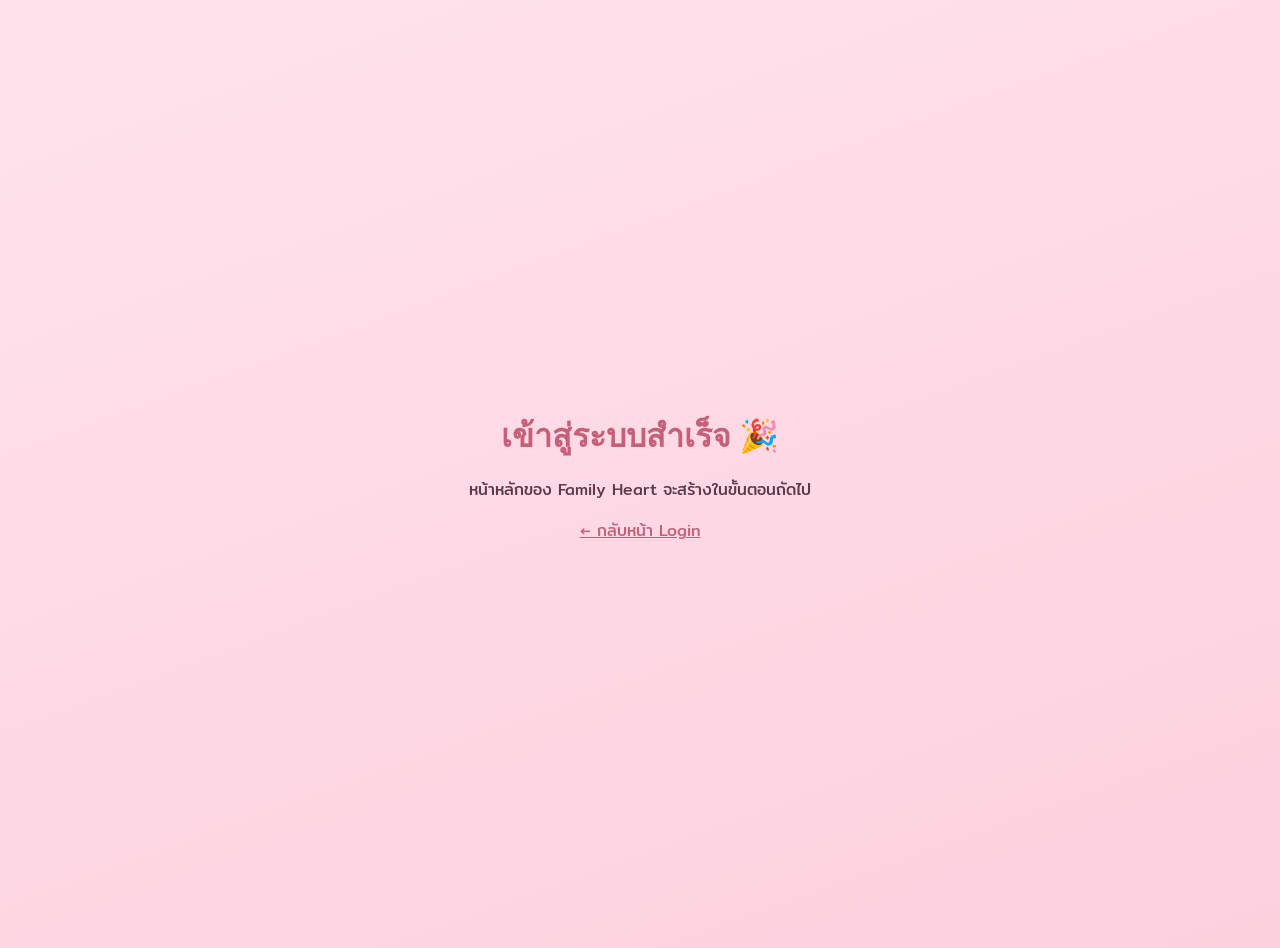
==== home.html @ 52b08dc4 "Family Heart login: pink UI + mock auth (no secrets), Netlify ready POINT1 login complete: brand top" ====
<!DOCTYPE html>
<html lang="th">
<head>
<meta charset="UTF-8">
<meta name="viewport" content="width=device-width, initial-scale=1.0">
<title>Family Heart — หน้าหลัก</title>
<link href="https://fonts.googleapis.com/css2?family=Fredoka:wght@600;700&family=Mitr:wght@300;400&display=swap" rel="stylesheet">
<style>
  body{
    min-height:100vh; margin:0;
    display:flex; align-items:center; justify-content:center;
    background: linear-gradient(160deg, #FFE3EC, #FDD0DE);
    font-family:'Mitr', sans-serif; color:#5B3A4B; text-align:center; padding:24px;
  }
  h1{ font-family:'Fredoka', sans-serif; color:#C6607A; margin-bottom:8px; }
  a{ color:#C6607A; }
</style>
</head>
<body>
  <div>
    <h1>เข้าสู่ระบบสำเร็จ 🎉</h1>
    <p>หน้าหลักของ Family Heart จะสร้างในขั้นตอนถัดไป</p>
    <p><a href="index.html">← กลับหน้า Login</a></p>
  </div>
</body>
</html>
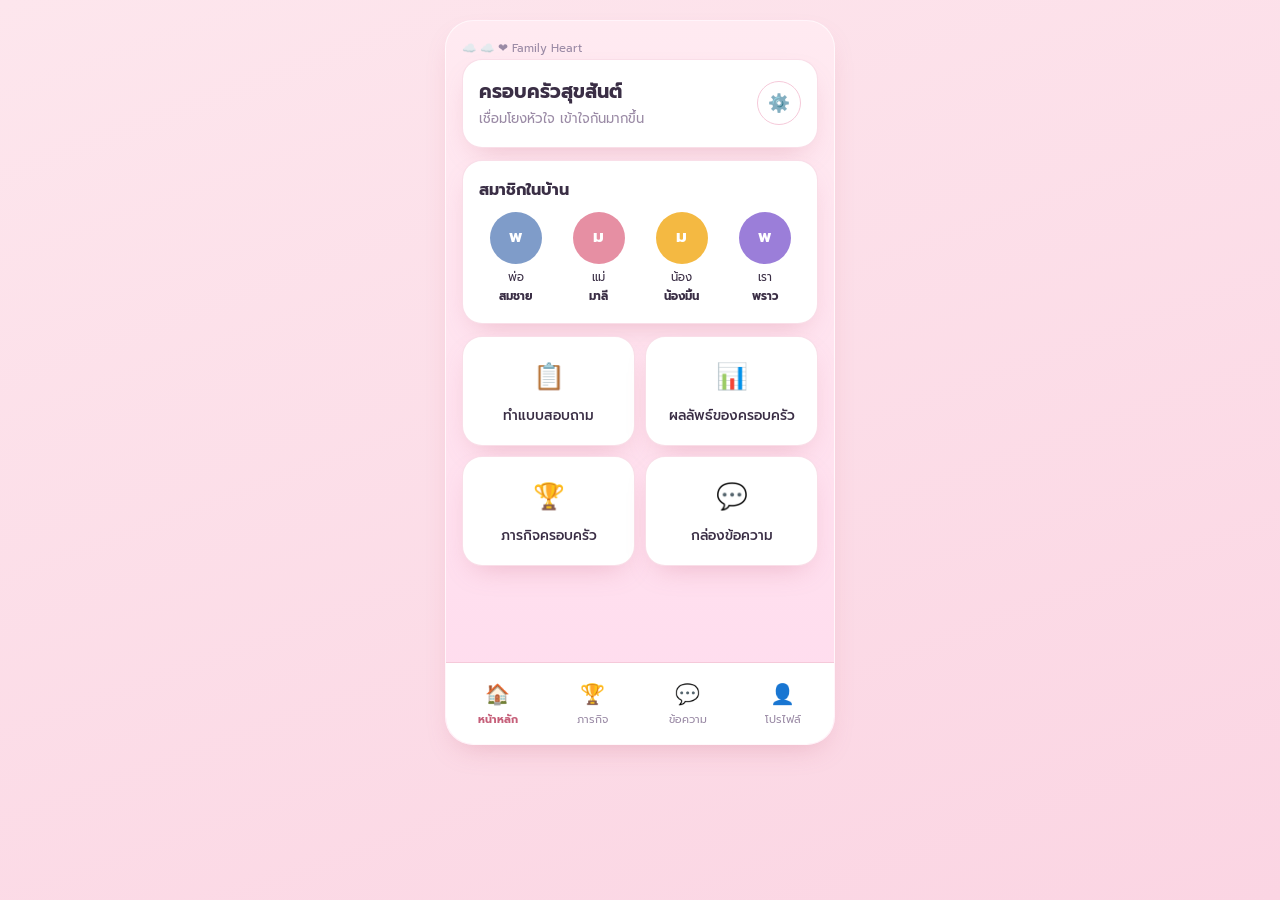
==== commit 73805d63: "feat: Family Heart full app — 8 screens, mock DB, radar/trend SVG, chat, missions" ====
--- a/home.html
+++ b/home.html
@@ -3,24 +3,119 @@
 <head>
 <meta charset="UTF-8">
 <meta name="viewport" content="width=device-width, initial-scale=1.0">
-<title>Family Heart — หน้าหลัก</title>
-<link href="https://fonts.googleapis.com/css2?family=Fredoka:wght@600;700&family=Mitr:wght@300;400&display=swap" rel="stylesheet">
-<style>
-  body{
-    min-height:100vh; margin:0;
-    display:flex; align-items:center; justify-content:center;
-    background: linear-gradient(160deg, #FFE3EC, #FDD0DE);
-    font-family:'Mitr', sans-serif; color:#5B3A4B; text-align:center; padding:24px;
-  }
-  h1{ font-family:'Fredoka', sans-serif; color:#C6607A; margin-bottom:8px; }
-  a{ color:#C6607A; }
-</style>
+<title>Family Heart — แอปครอบครัว</title>
+<link rel="stylesheet" href="styles.css">
 </head>
 <body>
-  <div>
-    <h1>เข้าสู่ระบบสำเร็จ 🎉</h1>
-    <p>หน้าหลักของ Family Heart จะสร้างในขั้นตอนถัดไป</p>
-    <p><a href="index.html">← กลับหน้า Login</a></p>
-  </div>
+<div class="phone">
+
+  <!-- Screen 2: Home -->
+  <section class="view" id="view-home">
+    <div class="deco">☁️ ☁️ ❤ Family Heart</div>
+    <div class="card">
+      <div class="row" style="justify-content:space-between">
+        <div><h1 id="famName" style="font-size:1.2rem">ครอบครัวสุขสันต์</h1><div class="muted">เชื่อมโยงหัวใจ เข้าใจกันมากขึ้น</div></div>
+        <button class="back" onclick="go('profile')" aria-label="ตั้งค่า">⚙️</button>
+      </div>
+    </div>
+    <div class="card"><h2>สมาชิกในบ้าน</h2><div class="row" id="famRow" style="justify-content:space-around"></div>
+      <div id="memberCard" class="card" style="display:none;background:#FFF5F8;margin:12px 0 0"></div></div>
+    <div class="grid2">
+      <div class="tile" onclick="startQuiz('uDad')" role="button" tabindex="0"><span class="ic">📋</span>ทำแบบสอบถาม</div>
+      <div class="tile" onclick="renderHistory();go('history')" role="button" tabindex="0"><span class="ic">📊</span>ผลลัพธ์ของครอบครัว</div>
+      <div class="tile" onclick="go('missions')" role="button" tabindex="0"><span class="ic">🏆</span>ภารกิจครอบครัว</div>
+      <div class="tile" onclick="go('chat')" role="button" tabindex="0"><span class="ic">💬</span>กล่องข้อความ</div>
+    </div>
+  </section>
+
+  <!-- Screen 3: Questionnaire -->
+  <section class="view" id="view-quiz">
+    <header class="appbar"><button class="back" onclick="go('home')" aria-label="ย้อนกลับ">←</button>
+      <div style="flex:1"><b>แบบสอบถามความรู้สึก</b><div class="muted" id="quizCount">1/10</div></div></header>
+    <div class="progress"><div id="quizBar" style="width:10%"></div></div>
+    <div class="card"><div class="row" id="quizWho"></div></div>
+    <div class="card"><p><b>คุณรู้สึกอย่างไรกับสมาชิกคนนี้</b></p><p class="muted" id="quizQ"></p>
+      <label class="muted" for="aLike">สิ่งที่คุณชื่นชม</label><input type="text" id="aLike" placeholder="เช่น พ่อขยันและเสียสละ">
+      <label class="muted" for="aFix">สิ่งที่อยากให้ปรับปรุง</label><input type="text" id="aFix" placeholder="เช่น อยากให้คุยกันมากขึ้น">
+      <label class="muted" for="aLove">วิธีแสดงความรักที่คุณต้องการ</label>
+      <select id="aLove"><option>กอด</option><option>คำพูดให้กำลังใจ</option><option>ใช้เวลาร่วมกัน</option><option>ของขวัญ</option><option>การช่วยเหลือ</option></select>
+      <div style="height:10px"></div>
+      <button class="btn btn-primary" id="qNext" onclick="quizNext()">ถัดไป →</button></div>
+  </section>
+
+  <!-- Screen 4: Results -->
+  <section class="view" id="view-result">
+    <header class="appbar"><button class="back" onclick="renderHistory();go('history')" aria-label="ย้อนกลับ">←</button><h1>สรุปผลความสัมพันธ์</h1></header>
+    <div class="card" id="resWho"></div>
+    <div class="card"><h2>แผนภูมิความสัมพันธ์ ❤</h2><div id="radar"></div></div>
+    <div class="card"><h3>⭐ จุดเด่นของครอบครัว</h3><ul class="clean" id="resStrong"></ul></div>
+    <div class="card"><h3>♡ จุดที่ควรพัฒนา</h3><ul class="clean warn" id="resGrowth"></ul></div>
+    <button class="btn btn-primary" onclick="renderHistory();go('history')">ดูรายละเอียดเพิ่มเติม</button>
+    <div style="height:8px"></div>
+    <button class="btn btn-ghost" onclick="renderHistory();go('history')">ดูคำแนะนำจากผู้เชี่ยวชาญ</button>
+  </section>
+
+  <!-- Screen 5: Aggregated history -->
+  <section class="view" id="view-history">
+    <header class="appbar"><button class="back" onclick="go('home')" aria-label="ย้อนกลับ">←</button><h1>ผลลัพธ์ทั้งหมดของครอบครัว</h1></header>
+    <div class="card"><h2>แนวโน้มคะแนนรวม 📈</h2><div id="trend"></div>
+      <div class="muted">คะแนนเฉลี่ยพุ่งจาก 66 → 86 ภายใน 5 เดือน</div></div>
+    <h3 style="margin:6px 0">ประวัติรายคู่</h3><div id="histList"></div>
+    <div class="card"><h2>คำแนะนำจากผู้เชี่ยวชาญ ☁️</h2><div id="advCard"></div>
+      <div style="height:10px"></div>
+      <button class="btn btn-primary" onclick="state.chatTab='advisor';renderThreads();openThread('tAdv');go('chat')">ขอคำปรึกษาเพิ่มเติม</button></div>
+  </section>
+
+  <!-- Screen 6: Missions -->
+  <section class="view" id="view-missions">
+    <div class="deco">🏆 ☁️ ภารกิจสำหรับครอบครัว</div>
+    <h1 style="font-size:1.25rem;margin:6px 0">ภารกิจสำหรับครอบครัว</h1>
+    <div class="card"><div class="row"><div id="ringBox"></div>
+      <div><h2>ภารกิจวันนี้</h2><div class="muted">ทำทีละนิด หัวใจใกล้กันทีละหน่อย</div></div></div>
+      <div id="dailyList"></div></div>
+    <div class="card"><h2>ภารกิจเสริมสร้างความสัมพันธ์</h2><div id="bonusList"></div></div>
+    <button class="btn btn-ghost" onclick="state.chatTab='advisor';renderThreads();openThread('tAdv');go('chat')">ขอคำปรึกษาเพิ่มเติม</button>
+  </section>
+
+  <!-- Screen 7: Chat -->
+  <section class="view" id="view-chat">
+    <h1 style="font-size:1.25rem;margin-bottom:8px">กล่องข้อความ 💬</h1>
+    <div id="threadPane">
+      <div class="pill-tabs" id="chatTabs">
+        <button data-tab="family" class="on" onclick="setChatTab('family')">ครอบครัว</button>
+        <button data-tab="advisor" onclick="setChatTab('advisor')">ผู้เชี่ยวชาญ</button>
+      </div>
+      <div id="threadList"></div>
+    </div>
+    <div id="convPane" style="display:none">
+      <div class="card"><div class="row" id="convHead"></div></div>
+      <div id="convMsgs" style="min-height:300px;max-height:380px;overflow-y:auto"></div>
+      <div class="chatbox"><input type="text" id="chatInput" placeholder="พิมพ์ข้อความ..." aria-label="พิมพ์ข้อความ">
+        <button class="send" onclick="sendMsg()" aria-label="ส่งข้อความ">➤</button></div>
+    </div>
+  </section>
+
+  <!-- Screen 8: Profile -->
+  <section class="view" id="view-profile">
+    <div class="card"><div class="row" id="profHead"></div></div>
+    <div class="card"><h2>สมาชิกในครอบครัว</h2><div id="famList"></div></div>
+    <div class="card"><h2>การตั้งค่า</h2>
+      <div class="row" style="justify-content:space-between;padding:6px 0"><span>🔔 การแจ้งเตือน</span><label class="switch"><input type="checkbox" checked><span class="knob"></span></label></div>
+      <div class="row" style="justify-content:space-between;padding:6px 0"><span>🔒 ความเป็นส่วนตัว</span><label class="switch"><input type="checkbox" checked><span class="knob"></span></label></div>
+      <label class="muted" for="loveSel">ภาษารักของฉัน</label>
+      <select id="loveSel"><option>กอด</option><option>คำพูดให้กำลังใจ</option><option>ใช้เวลาร่วมกัน</option><option>ของขวัญ</option><option selected>การช่วยเหลือ</option></select></div>
+    <div id="stats"></div>
+    <button class="btn btn-ghost" onclick="logout()">ออกจากระบบ</button>
+  </section>
+
+  <nav class="bottom" id="bottomnav">
+    <button data-nav="home" onclick="go('home')"><span class="ic">🏠</span>หน้าหลัก</button>
+    <button data-nav="missions" onclick="go('missions')"><span class="ic">🏆</span>ภารกิจ</button>
+    <button data-nav="chat" onclick="go('chat')"><span class="ic">💬</span>ข้อความ</button>
+    <button data-nav="profile" onclick="go('profile')"><span class="ic">👤</span>โปรไฟล์</button>
+  </nav>
+</div>
+<script src="family-data.js"></script>
+<script src="family-app.js"></script>
 </body>
 </html>
--- a/styles.css
+++ b/styles.css
@@ -0,0 +1,104 @@
+/* Family Heart — shared design system (mobile-first, 390px frame) */
+@import url('https://fonts.googleapis.com/css2?family=Kanit:wght@300;400;500;600;700&family=Prompt:wght@300;400;500;600;700&display=swap');
+:root{
+  --bg1:#FDE6ED; --bg2:#FBD5E3;
+  --card:#FFFFFF; --primary1:#F4A6C1; --primary2:#EF7FA8;
+  --ink:#3A2E45; --muted:#9A8AA5; --line:#F5C9D9;
+  --good:#3E8E6E; --warn:#E8933C; --radius:20px;
+  --shadow:0 12px 28px -12px rgba(198,96,122,.35);
+}
+*{box-sizing:border-box;margin:0;padding:0}
+body{
+  min-height:100vh;display:flex;justify-content:center;align-items:flex-start;
+  background:linear-gradient(160deg,var(--bg1),var(--bg2));
+  font-family:'Prompt','Kanit',sans-serif;color:var(--ink);
+  padding:20px 12px 40px;line-height:1.7;
+}
+.phone{width:100%;max-width:390px;background:linear-gradient(180deg,#FFEAF1,#FFDCEE);
+  border-radius:28px;box-shadow:var(--shadow);overflow:hidden;position:relative;
+  border:1px solid rgba(255,255,255,.7);min-height:720px;display:flex;flex-direction:column}
+.deco{display:flex;align-items:center;gap:6px;font-size:.72rem;color:var(--muted)}
+.view{display:none;padding:18px 16px 96px;animation:fade .22s ease}
+.view.active{display:block}
+@keyframes fade{from{opacity:0;transform:translateY(6px)}to{opacity:1;transform:none}}
+header.appbar{display:flex;align-items:center;gap:10px;margin-bottom:12px}
+header.appbar h1{font-size:1.25rem;font-weight:700}
+.back{width:40px;height:40px;border-radius:50%;border:1.5px solid var(--line);background:#fff;
+  font-size:1.1rem;cursor:pointer;color:var(--ink);min-width:44px;min-height:44px}
+.card{background:var(--card);border-radius:var(--radius);box-shadow:var(--shadow);
+  padding:16px;margin-bottom:12px;border:1px solid rgba(245,201,217,.6)}
+.card h2{font-size:1rem;margin-bottom:8px}
+.card h3{font-size:.92rem;margin-bottom:6px}
+.muted{color:var(--muted);font-size:.82rem}
+.row{display:flex;align-items:center;gap:10px}
+.grid2{display:grid;grid-template-columns:1fr 1fr;gap:10px}
+.btn{display:block;width:100%;padding:14px;border-radius:999px;border:none;cursor:pointer;
+  font-family:inherit;font-weight:600;font-size:.95rem;min-height:48px}
+.btn-primary{background:linear-gradient(135deg,var(--primary1),var(--primary2));color:#fff;
+  box-shadow:0 10px 20px -8px rgba(239,127,168,.7)}
+.btn-primary:active{transform:translateY(1px)}
+.btn-ghost{background:#fff;border:1.5px solid var(--primary2);color:#C6607A}
+.btn[disabled]{opacity:.55;cursor:default}
+.avatar{width:52px;height:52px;border-radius:50%;display:flex;align-items:center;justify-content:center;
+  font-weight:700;color:#fff;flex-shrink:0;font-size:1.05rem}
+.avatar.sm{width:40px;height:40px;font-size:.85rem}
+.avatar.lg{width:72px;height:72px;font-size:1.5rem}
+.tile{background:#fff;border-radius:var(--radius);padding:16px 12px;text-align:center;cursor:pointer;
+  border:1px solid rgba(245,201,217,.6);box-shadow:var(--shadow);min-height:110px;
+  display:flex;flex-direction:column;align-items:center;justify-content:center;gap:6px;
+  font-size:.85rem;font-weight:500}
+.tile:active{transform:scale(.98)}
+.tile .ic{font-size:1.6rem}
+.tile:hover{border-color:var(--primary2)}
+input[type=text],select,textarea{width:100%;padding:13px 16px;border-radius:16px;
+  border:1.5px solid var(--line);background:#FFF5F8;font-family:inherit;font-size:.9rem;color:var(--ink)}
+input:focus,select:focus,textarea:focus,button:focus-visible{outline:2.5px solid #C6607A;outline-offset:2px}
+.progress{height:10px;background:#F6D3E0;border-radius:999px;overflow:hidden;margin:8px 0}
+.progress>div{height:100%;background:linear-gradient(90deg,var(--primary1),var(--primary2));border-radius:999px;transition:width .25s}
+.badge{display:inline-block;background:#FCE3EC;color:#C6607A;border-radius:999px;
+  padding:3px 12px;font-size:.75rem;font-weight:600}
+.badge.good{background:#DFF3E8;color:var(--good)}
+.pill-tabs{display:flex;background:#F9DCE7;border-radius:999px;padding:4px;margin-bottom:12px}
+.pill-tabs button{flex:1;border:none;background:none;padding:10px;border-radius:999px;
+  font-family:inherit;font-weight:600;color:var(--muted);cursor:pointer;font-size:.88rem;min-height:44px}
+.pill-tabs button.on{background:#fff;color:var(--ink);box-shadow:var(--shadow)}
+.thread{display:flex;gap:10px;padding:12px;background:#fff;border-radius:18px;margin-bottom:8px;
+  cursor:pointer;border:1px solid rgba(245,201,217,.6);align-items:center}
+.thread:hover{border-color:var(--primary2)}
+.unread{background:#EF7FA8;color:#fff;border-radius:999px;font-size:.7rem;
+  min-width:22px;height:22px;display:inline-flex;align-items:center;justify-content:center;font-weight:700}
+.bubble{max-width:78%;padding:10px 14px;border-radius:18px;font-size:.88rem;margin-bottom:8px}
+.bubble.them{background:#fff;border:1px solid var(--line);border-top-left-radius:6px}
+.bubble.me{background:linear-gradient(135deg,var(--primary1),var(--primary2));color:#fff;
+  margin-left:auto;border-top-right-radius:6px}
+.chatbox{display:flex;gap:8px;padding:10px;background:#fff;border-top:1px solid var(--line);
+  position:sticky;bottom:0}
+.chatbox input{flex:1}
+.send{width:48px;height:48px;border-radius:50%;border:none;cursor:pointer;flex-shrink:0;
+  background:linear-gradient(135deg,var(--primary1),var(--primary2));color:#fff;font-size:1.2rem}
+.mission{display:flex;gap:10px;align-items:center;background:#fff;border-radius:16px;
+  padding:12px;margin-bottom:8px;border:1px solid rgba(245,201,217,.6)}
+.mission.done{opacity:.65}.mission.done .t{text-decoration:line-through}
+.mission input[type=checkbox]{width:24px;height:24px;accent-color:#EF7FA8;flex-shrink:0}
+.ring{width:64px;height:64px;flex-shrink:0}
+nav.bottom{position:sticky;bottom:0;display:flex;background:#fff;border-top:1px solid var(--line);
+  padding:8px 4px calc(8px + env(safe-area-inset-bottom));margin-top:auto;z-index:5}
+nav.bottom button{flex:1;border:none;background:none;font-family:inherit;font-size:.68rem;
+  color:var(--muted);cursor:pointer;padding:8px 2px;min-height:52px;display:flex;flex-direction:column;
+  align-items:center;gap:2px}
+nav.bottom button.on{color:#C6607A;font-weight:700}
+nav.bottom .ic{font-size:1.25rem}
+.list-row{display:flex;align-items:center;gap:10px;background:#fff;border-radius:16px;
+  padding:12px;margin-bottom:8px;border:1px solid rgba(245,201,217,.6);cursor:pointer}
+.switch{position:relative;width:48px;height:28px;flex-shrink:0}
+.switch input{opacity:0;width:100%;height:100%;position:absolute;cursor:pointer;margin:0}
+.knob{position:absolute;inset:0;background:#E9D5DE;border-radius:999px;transition:.2s;pointer-events:none}
+.knob::after{content:"";position:absolute;top:3px;left:3px;width:22px;height:22px;border-radius:50%;background:#fff;transition:.2s;box-shadow:0 2px 6px rgba(0,0,0,.2)}
+.switch input:checked+.knob{background:var(--primary2)}
+.switch input:checked+.knob::after{left:23px}
+.switch input:focus-visible+.knob{outline:2.5px solid #C6607A;outline-offset:2px}
+ul.clean{list-style:none}ul.clean li{padding:6px 0 6px 28px;position:relative;font-size:.88rem}
+ul.clean li::before{content:"★";position:absolute;left:4px;color:#F4B942}
+ul.clean.warn li::before{content:"♡";color:#EF7FA8}
+svg.chart{width:100%;height:auto;display:block}
+@media (prefers-reduced-motion:reduce){*{animation:none!important;transition:none!important}}
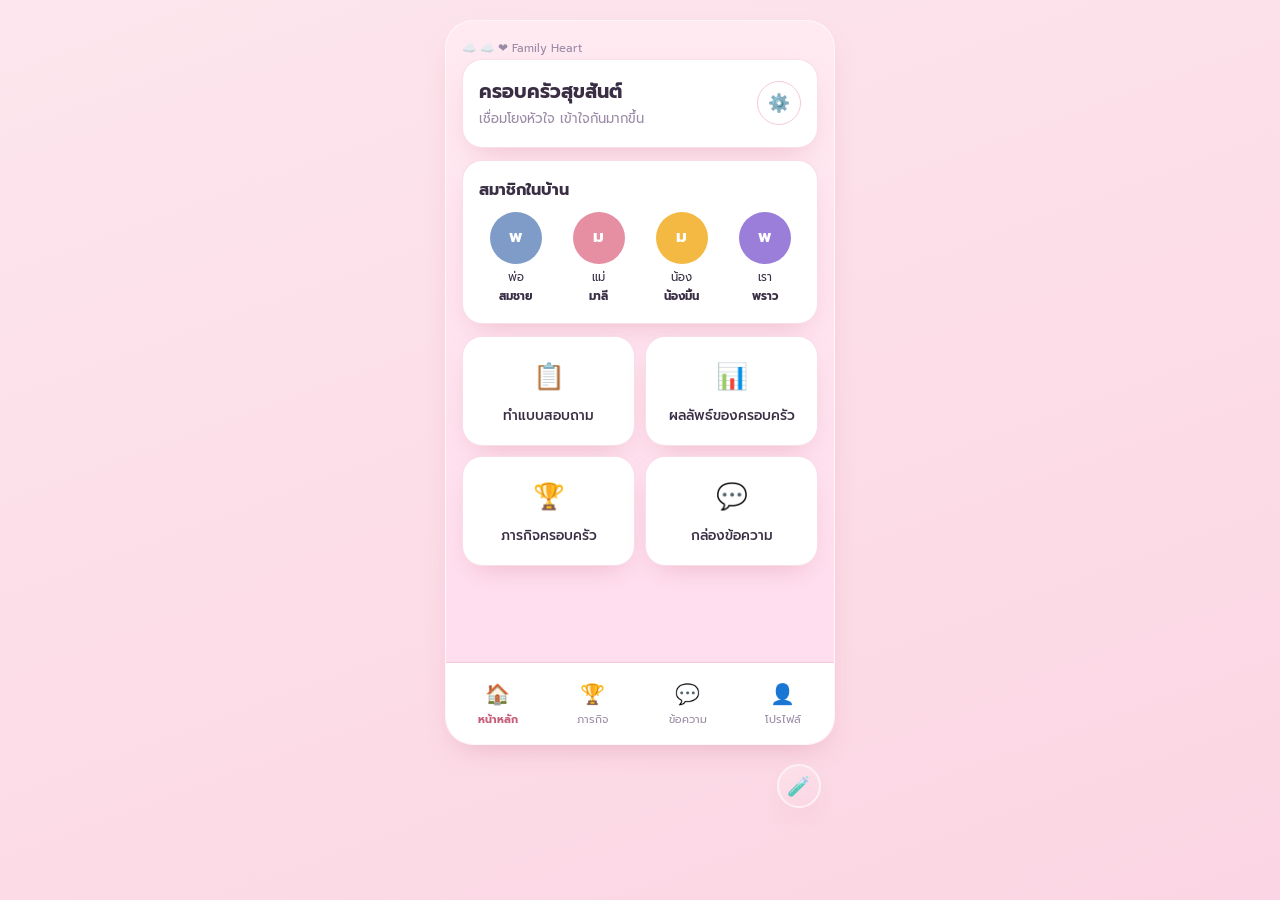
==== commit f9b4f978: "refactor: move dev-only tools to floating button + popup outside main screens" ====
--- a/home.html
+++ b/home.html
@@ -68,6 +68,7 @@
 
   <!-- Screen 6: Missions -->
   <section class="view" id="view-missions">
+    <div class="egg-float"><button class="egg-btn" id="eggBtn" onclick="openEggModal()" aria-label="สถานะไข่สตรีค"></button></div>
     <div class="deco">🏆 ☁️ ภารกิจสำหรับครอบครัว</div>
     <h1 style="font-size:1.25rem;margin:6px 0">ภารกิจสำหรับครอบครัว</h1>
     <div class="card"><div class="row"><div id="ringBox"></div>
@@ -108,6 +109,31 @@
     <button class="btn btn-ghost" onclick="logout()">ออกจากระบบ</button>
   </section>
 
+  <!-- Streak egg modal + hatch celebration -->
+  <div class="modal-veil" id="eggModal" role="dialog" aria-modal="true" aria-labelledby="eggModalTitle">
+    <div class="modal-card">
+      <button class="modal-x" onclick="closeEggModal()" aria-label="ปิด">✕</button>
+      <div id="eggModalBody"></div>
+    </div>
+  </div>
+  <div class="hatch-veil" id="hatchVeil"><div class="hatch-stage" id="hatchStage"></div></div>
+
+  <!-- Dev-only: floating button + popup (outside main screens) -->
+  <button class="dev-fab" onclick="openDevModal()" aria-label="เครื่องมือนักพัฒนา">🧪</button>
+  <div class="modal-veil" id="devModal" role="dialog" aria-modal="true" aria-labelledby="devModalTitle">
+    <div class="modal-card" style="text-align:left">
+      <button class="modal-x" onclick="closeDevModal()" aria-label="ปิด">✕</button>
+      <h2 id="devModalTitle" style="text-align:center">🧪 Dev only — จำลองวัน</h2>
+      <p class="muted" style="text-align:center">ดูไข่แตก→มังกรโดยไม่ต้องรอวันจริง (สตรีคตอนนี้: <b id="devStreak">0</b> วัน)</p>
+      <div style="height:10px"></div>
+      <button class="btn btn-ghost" onclick="devAddDay()">+1 วัน (ทำภารกิจ)</button>
+      <div style="height:8px"></div>
+      <button class="btn btn-ghost" onclick="devSkipDay()">ข้ามวัน (ไม่ทำภารกิจ)</button>
+      <div style="height:8px"></div>
+      <button class="btn btn-ghost" onclick="devResetStreak()">รีเซ็ตสตรีค</button>
+    </div>
+  </div>
+
   <nav class="bottom" id="bottomnav">
     <button data-nav="home" onclick="go('home')"><span class="ic">🏠</span>หน้าหลัก</button>
     <button data-nav="missions" onclick="go('missions')"><span class="ic">🏆</span>ภารกิจ</button>
--- a/styles.css
+++ b/styles.css
@@ -102,3 +102,48 @@
 ul.clean.warn li::before{content:"♡";color:#EF7FA8}
 svg.chart{width:100%;height:auto;display:block}
 @media (prefers-reduced-motion:reduce){*{animation:none!important;transition:none!important}}
+
+/* Mission Streak Egg */
+.egg-float{position:sticky;top:10px;z-index:6;display:flex;justify-content:flex-end;margin-bottom:-52px;pointer-events:none}
+.egg-btn{pointer-events:auto;position:relative;width:52px;height:52px;border-radius:50%;border:2px solid #fff;
+  background:linear-gradient(160deg,#FDE6ED,#FBD5E3);box-shadow:var(--shadow);cursor:pointer;font-size:1.7rem;
+  display:flex;align-items:center;justify-content:center;min-width:52px;min-height:52px}
+.egg-btn:active{transform:scale(.93)}
+.egg-btn .crack{position:absolute;inset:0;display:flex;align-items:center;justify-content:center;
+  font-size:1.5rem;color:#3A2E45;pointer-events:none;font-weight:700}
+.egg-btn .daybadge{position:absolute;right:-4px;bottom:-4px;background:linear-gradient(135deg,var(--primary1),var(--primary2));
+  color:#fff;font-size:.68rem;font-weight:700;min-width:22px;height:22px;border-radius:999px;
+  display:flex;align-items:center;justify-content:center;border:2px solid #fff}
+.egg-btn.hatched{background:linear-gradient(160deg,#FFF3D6,#FFE3A6)}
+@keyframes eggwiggle{0%,100%{transform:rotate(-6deg)}50%{transform:rotate(6deg)}}
+.egg-btn.cracking{animation:eggwiggle .5s ease infinite}
+.modal-veil{position:fixed;inset:0;background:rgba(58,46,69,.45);display:none;align-items:center;justify-content:center;
+  z-index:50;padding:20px}
+.modal-veil.open{display:flex}
+.modal-card{background:#fff;border-radius:24px;max-width:330px;width:100%;padding:22px 20px;position:relative;
+  box-shadow:0 24px 60px -12px rgba(58,46,69,.4);text-align:center;animation:popin .25s ease}
+@keyframes popin{from{opacity:0;transform:scale(.9)}to{opacity:1;transform:none}}
+.modal-x{position:absolute;top:10px;right:10px;width:36px;height:36px;border-radius:50%;border:none;
+  background:#F9DCE7;color:#3A2E45;font-size:1rem;cursor:pointer;min-width:36px;min-height:36px}
+.modal-egg{font-size:4rem;line-height:1;margin-bottom:6px}
+.modal-card h2{font-size:1.05rem;margin-bottom:8px}
+.modal-card ul{text-align:left;font-size:.85rem;margin:0 0 14px;padding-left:22px}
+.modal-card ul li{margin-bottom:6px}
+.hatch-veil{position:fixed;inset:0;background:rgba(58,46,69,.55);display:none;align-items:center;justify-content:center;
+  z-index:60;padding:20px}
+.hatch-veil.open{display:flex}
+.hatch-stage{text-align:center}
+.hatch-egg{font-size:6rem;animation:eggshake .45s ease 4}
+@keyframes eggshake{0%,100%{transform:rotate(-12deg) scale(1)}25%{transform:rotate(10deg) scale(1.06)}50%{transform:rotate(-8deg) scale(1.1)}75%{transform:rotate(8deg) scale(1.06)}}
+.hatch-dragon{font-size:6rem;animation:dragonpop .5s ease}
+@keyframes dragonpop{0%{opacity:0;transform:scale(.2) rotate(-20deg)}70%{transform:scale(1.25) rotate(6deg)}100%{opacity:1;transform:scale(1)}}
+.hatch-text{color:#fff;font-weight:700;font-size:1.15rem;margin-top:10px;text-shadow:0 2px 8px rgba(0,0,0,.3)}
+.hatch-sub{color:#FFE3EC;font-size:.9rem}
+/* Dev-only floating button (outside main screens) */
+.dev-fab{position:fixed;right:max(14px,calc(50% - 195px + 14px));bottom:92px;z-index:40;
+  width:44px;height:44px;border-radius:50%;border:2px solid #fff;cursor:pointer;font-size:1.2rem;
+  background:linear-gradient(160deg,#FDE6ED,#FBD5E3);box-shadow:var(--shadow);opacity:.65}
+.dev-fab:hover{opacity:1}
+.dev-fab:active{transform:scale(.92)}
+
+@media (prefers-reduced-motion:reduce){.hatch-egg,.hatch-dragon,.egg-btn.cracking,.modal-card{animation:none!important}}
